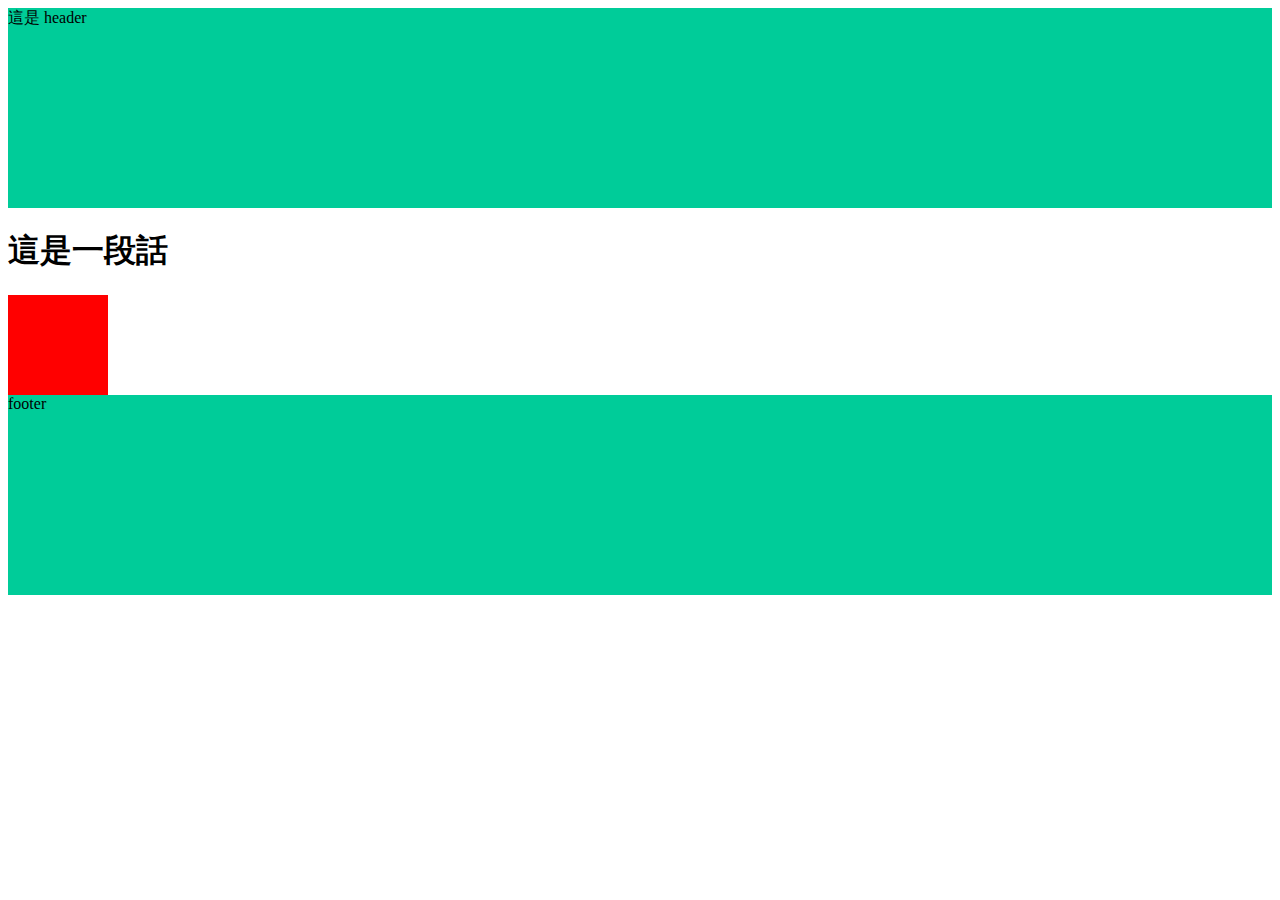
==== index.html @ 21d38ba5 "Update 2022-08-11T08:59:08.933Z" ====
<!DOCTYPE html>
<html lang="en">

<head>
  <meta charset="UTF-8">
  <meta name="viewport" content="width=device-width, initial-scale=1.0">
  <meta http-equiv="X-UA-Compatible" content="ie=edge">
  <title>首頁</title>
  <link rel="stylesheet" href="./assets/style/all.css">
</head>

<body>
  <header class="header">
    這是 header
  </header>

  
<h1>
  這是一段話
</h1>

<div class="box"></div>

  <footer class="footer">
    footer
  </footer>
  <script src="./assets/js/vendors.js"></script>
  <script src="./assets/js/all.js"></script>
</body>

</html>
---- assets/style/all.css ----
.header {
  height: 200px;
  background-color: #00cc99; }

.footer {
  height: 200px;
  background-color: #00cc99; }

.box {
  width: 100px;
  height: 100px;
  background-color: red;
  display: -webkit-box;
  display: -ms-flexbox;
  display: flex;
  -webkit-transition: all 0.5s;
  -o-transition: all 0.5s;
  transition: all 0.5s; }
  .box:hover {
    width: 200px;
    background-color: #00cc99; }

/*# sourceMappingURL=all.css.map */
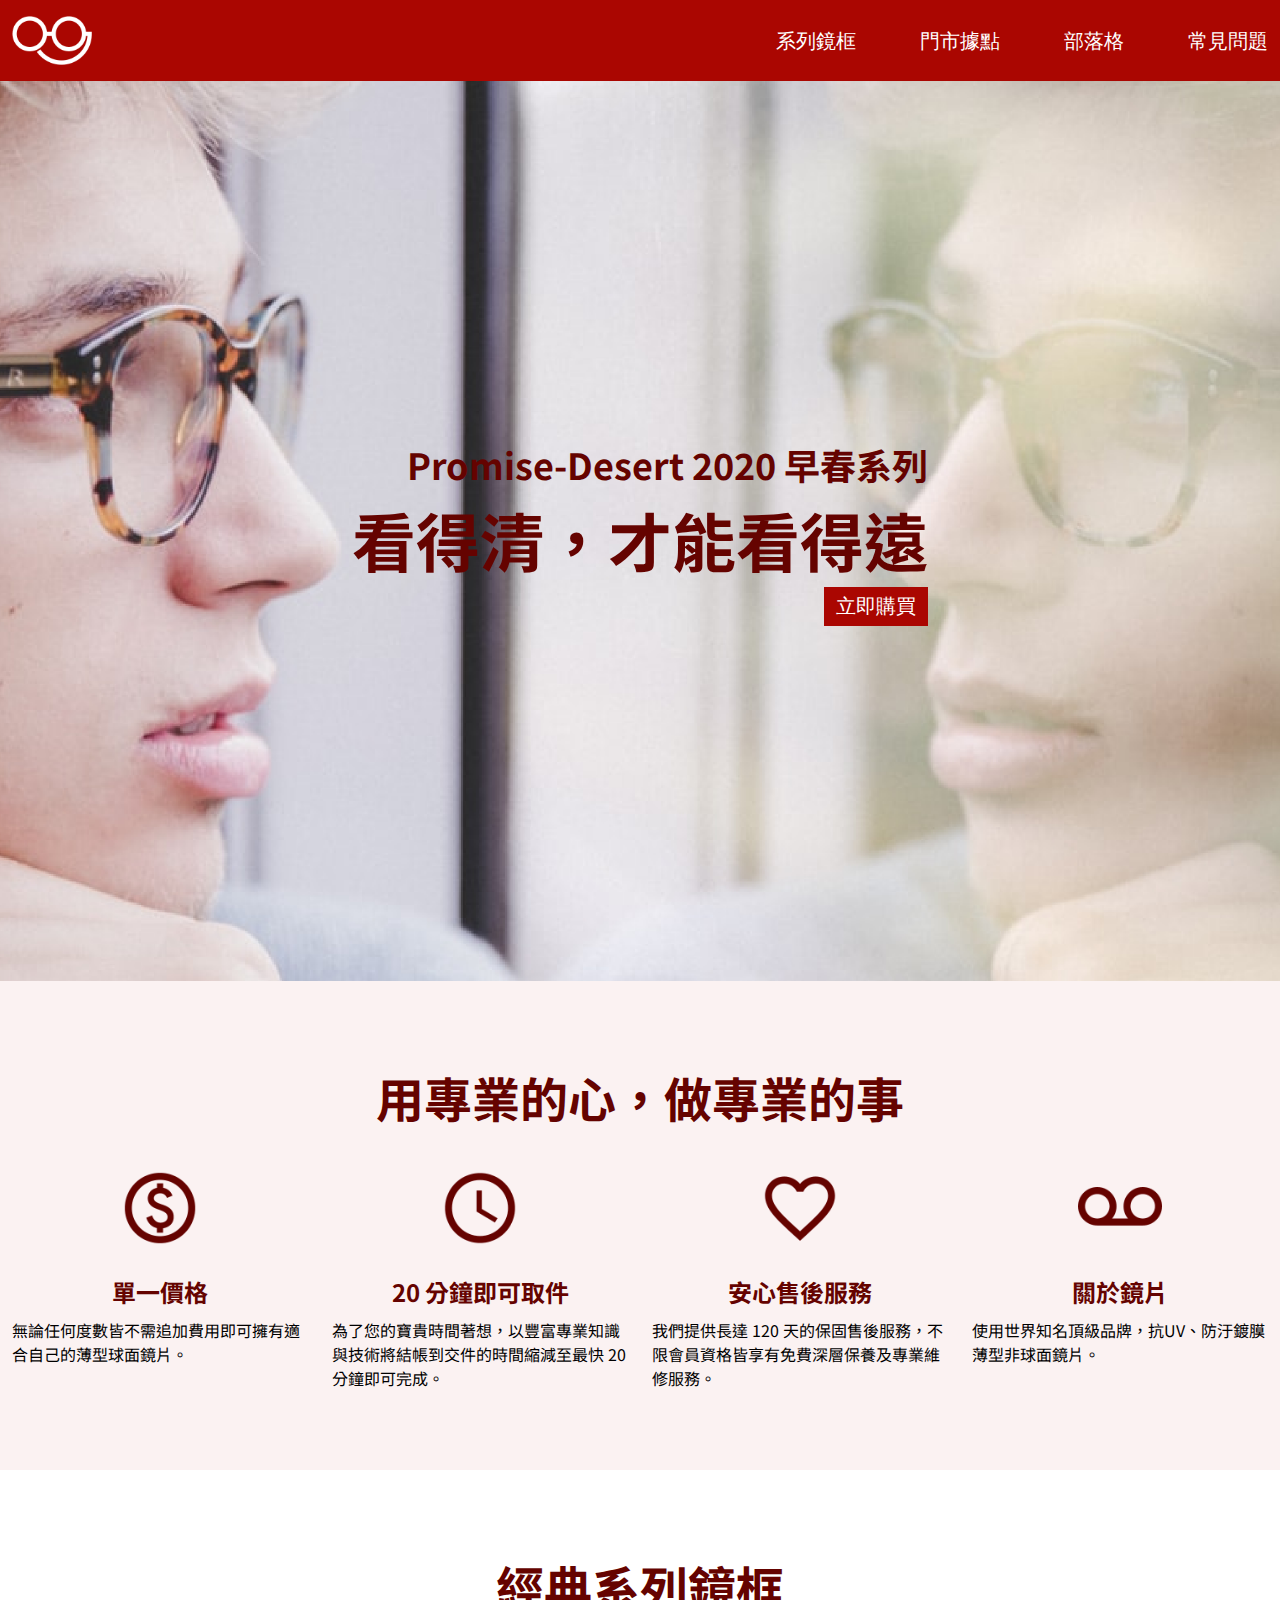
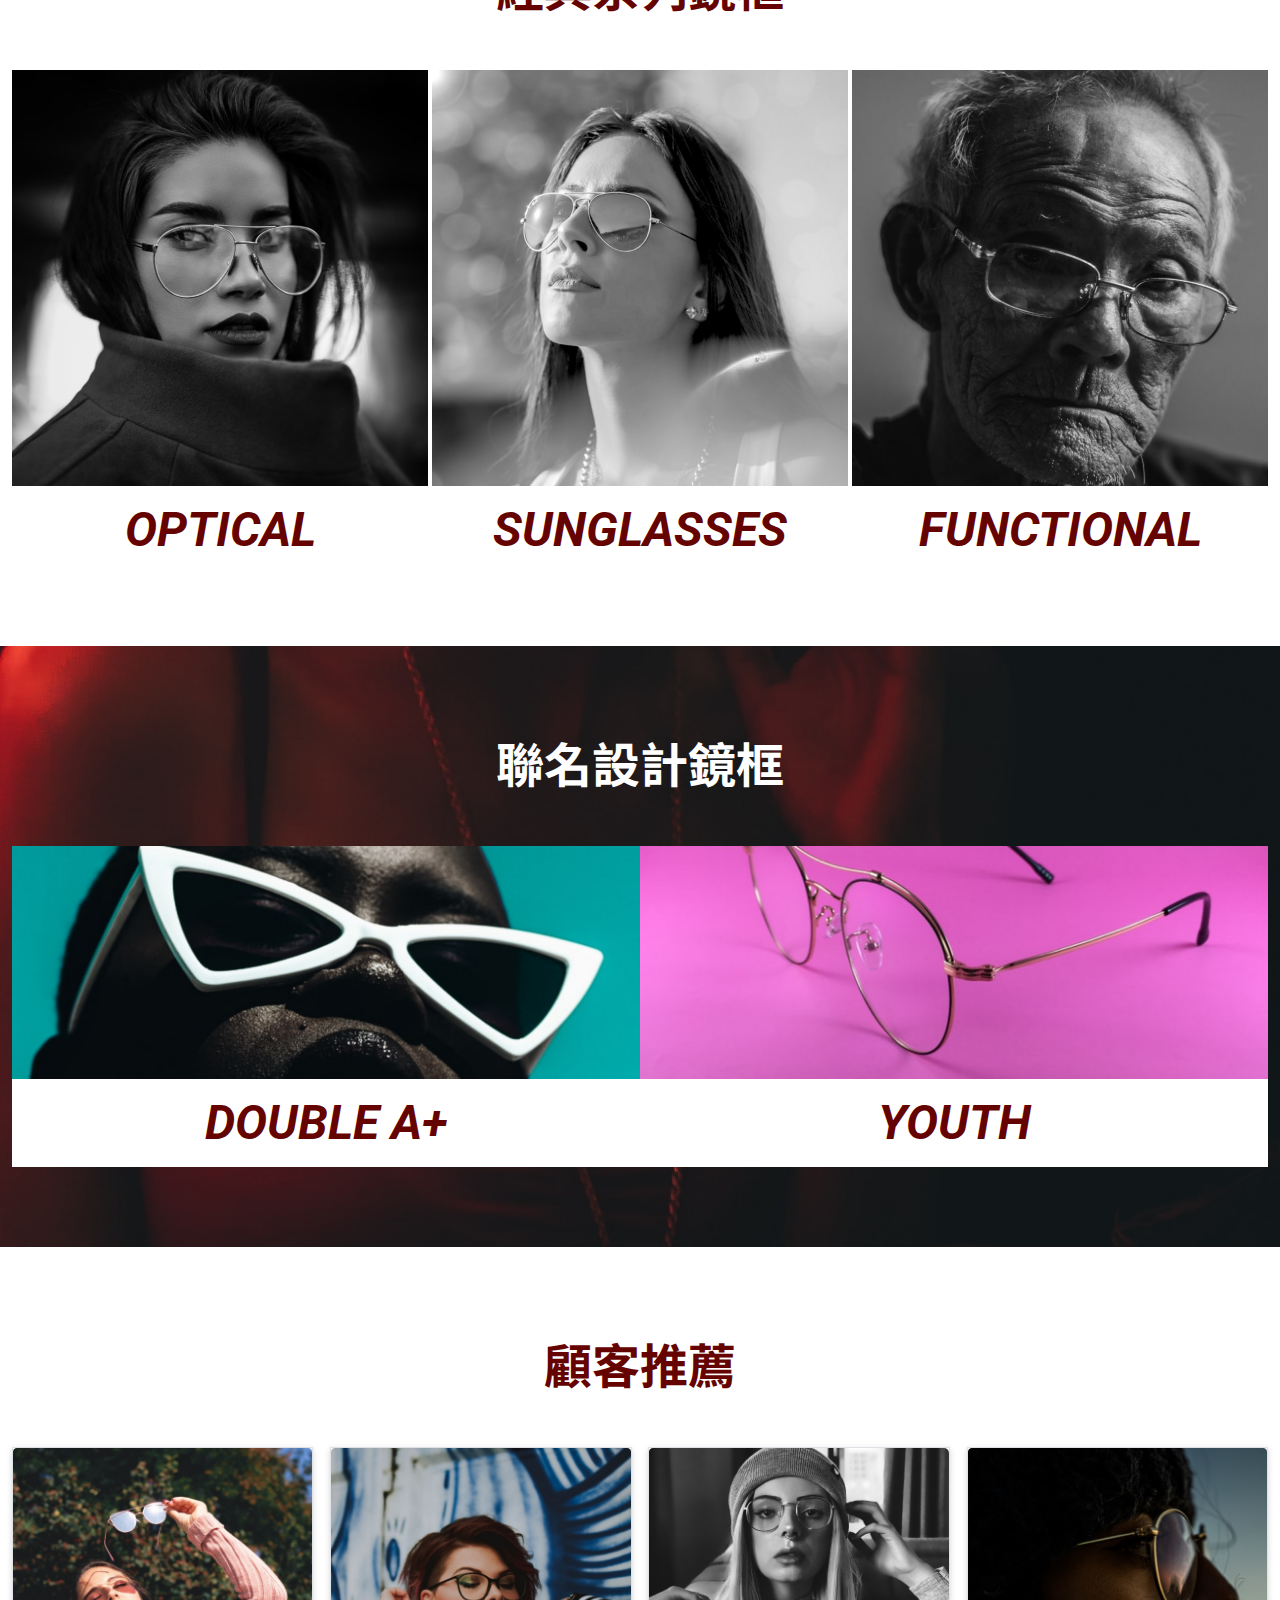
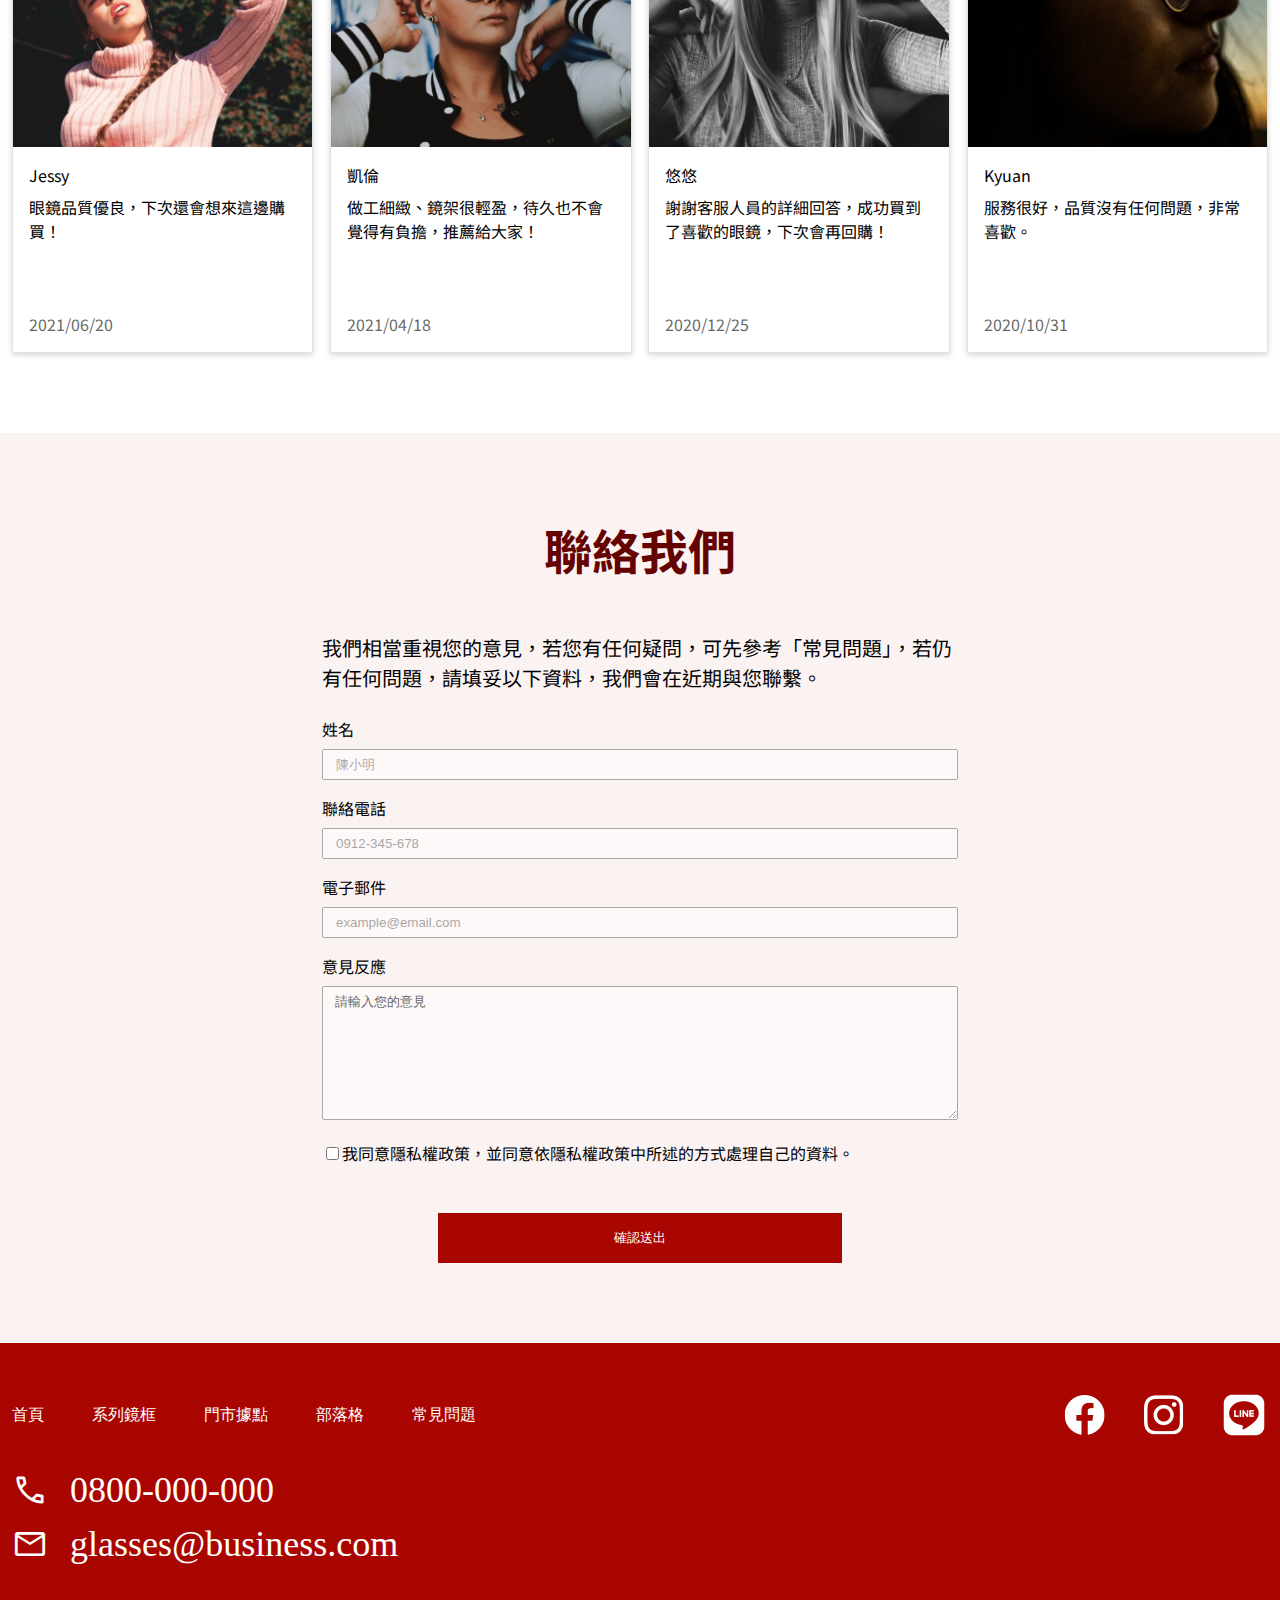
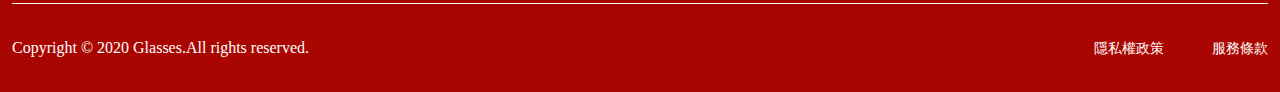
==== commit 7b90bde5: "Update 2022-08-14T15:12:16.732Z" ====
--- a/index.html
+++ b/index.html
@@ -6,24 +6,195 @@
   <meta name="viewport" content="width=device-width, initial-scale=1.0">
   <meta http-equiv="X-UA-Compatible" content="ie=edge">
   <title>首頁</title>
+  <!-- --all CSS-- -->
   <link rel="stylesheet" href="./assets/style/all.css">
 </head>
 
 <body>
   <header class="header">
-    這是 header
+    <div class="header-item container">
+      <h1 class="logo"><a href="./index.html">logo</a></h1>
+      <ul class="navbar">
+        <li><a href="#">系列鏡框</a></li>
+        <li><a href="#">門市據點</a></li>
+        <li><a href="#">部落格</a></li>
+        <li><a href="./page2.html">常見問題</a></li>
+      </ul>
+    </div>
   </header>
 
   
-<h1>
-  這是一段話
-</h1>
-
-<div class="box"></div>
-
-  <footer class="footer">
-    footer
+<section class="home">
+  <div>
+    <p>Promise-Desert 2020 早春系列</p>
+    <p><span>看得清，才能看得遠</span></p>
+    <input type="button" value="立即購買">
+  </div>
+</section>
+
+<section class="serve">
+  <div class="container">
+    <h2>用專業的心，做專業的事</h2>
+    <ul>
+      <li>
+        <img src="./assets/images/home-section2-1.png" alt="" width="84px">
+        <h3>單一價格</h3>
+        <p>無論任何度數皆不需追加費用即可擁有適合自己的薄型球面鏡片。</p>
+      </li>
+      <li>
+        <img src="./assets/images/home-section2-2.png" alt="" width="84px">
+        <h3>20 分鐘即可取件</h3>
+        <p>為了您的寶貴時間著想，以豐富專業知識與技術將結帳到交件的時間縮減至最快 20 分鐘即可完成。</p>
+      </li>
+      <li>
+        <img src="./assets/images/home-section2-3.png" alt="" width="84px">
+        <h3>安心售後服務</h3>
+        <p>我們提供長達 120 天的保固售後服務，不限會員資格皆享有免費深層保養及專業維修服務。</p>
+      </li>
+      <li>
+        <img src="./assets/images/home-sectioin2-4.png" alt="" width="84px">
+        <h3>關於鏡片</h3>
+        <p>使用世界知名頂級品牌，抗UV、防汙鍍膜薄型非球面鏡片。</p>
+      </li>
+    </ul>
+  </div>
+</section>
+
+<section class="classic">
+  <div class="container">
+    <h2>經典系列鏡框</h2>
+    <ul>
+      <li>
+        <img src="./assets/images/home-section3-1.png" alt="" width="416px">
+        <p><span>OPTICAL</span></p>
+      </li>
+      <li>
+        <img src="./assets/images/home-section3-2.png" alt="" width="416px">
+        <p><span>SUNGLASSES</span></p>
+      </li>
+      <li>
+        <img src="./assets/images/home-section3-3.png" alt="" width="416px">
+        <p><span>FUNCTIONAL</span></p>
+      </li>
+    </ul>
+  </div>
+</section>
+
+<section class="design">
+  <div class="container">
+    <h2>聯名設計鏡框</h2>
+    <ul>
+      <li>
+        <img src="./assets/images/home-section4-1.png" alt="" width="648px">
+        <p><span>DOUBLE A+</span></p>
+      </li>
+      <li>
+        <img src="./assets/images/home-section4-2.png" alt="" width="648px">
+        <p><span>YOUTH</span></p>
+      </li>
+    </ul>
+  </div>
+</section>
+
+<section class="recommend">
+  <div class="container">
+    <h2>顧客推薦</h2>
+    <ul>
+      <li>
+        <img src="./assets/images/home-section5-1.png" alt="">
+        <div class="card">
+          <div class="item">
+            <p>Jessy</p>
+            <p>眼鏡品質優良，下次還會想來這邊購買！</p>
+          </div>
+          <span>2021/06/20</span>
+        </div>
+      </li>
+      <li>
+        <img src="./assets/images/home-section5-2.png" alt="">
+        <div class="card">
+          <div class="item">
+            <p>凱倫</p>
+            <p>做工細緻、鏡架很輕盈，待久也不會覺得有負擔，推薦給大家！</p>
+          </div>
+          <span>2021/04/18</span>
+        </div>
+      </li>
+      <li>
+        <img src="./assets/images/home-section5-3.png" alt="">
+        <div class="card">
+          <div class="item">
+            <p>悠悠</p>
+            <p>謝謝客服人員的詳細回答，成功買到了喜歡的眼鏡，下次會再回購！</p>
+          </div>
+          <span>2020/12/25</span>
+        </div>
+      </li>
+      <li>
+        <img src="./assets/images/home-section5-4.png" alt="">
+        <div class="card">
+          <div class="item">
+            <p>Kyuan</p>
+            <p>服務很好，品質沒有任何問題，非常喜歡。</p>
+          </div>
+          <span>2020/10/31</span>
+        </div>
+      </li>
+    </ul>
+  </div>
+</section>
+
+<section class="contract">
+  <div class="box">
+    <h2>聯絡我們</h2>
+    <p>我們相當重視您的意見，若您有任何疑問，可先參考「常見問題」，若仍有任何問題，請填妥以下資料，我們會在近期與您聯繫。</p>
+    <form action="index.html">
+      <label for="name">姓名</label>
+      <input class="style" type="text" name="name" id="name" placeholder="陳小明">
+      <label for="tel">聯絡電話</label>
+      <input class="style"  type="text" name="tel" id="tel" placeholder="0912-345-678">
+      <label for="mail">電子郵件</label>
+      <input class="style"  type="text" name="mail" id="mail" placeholder="example@email.com">
+      <label for="opinion">意見反應</label>
+      <textarea class="style"  name="opinion" rows="8" id="opinion">請輸入您的意見</textarea>
+      <input type="checkbox">我同意隱私權政策，並同意依隱私權政策中所述的方式處理自己的資料。
+      <input class="button" type="button" value="確認送出">
+    </form>
+  </div>
+</section>
+
+  <footer>
+    <div class="container">
+      <div class="footer-item">
+        <div class="social">
+          <ul class="navbar">
+            <li><a href="./index.html">首頁</a></li>
+            <li><a href="#">系列鏡框</a></li>
+            <li><a href="#">門市據點</a></li>
+            <li><a href="#">部落格</a></li>
+            <li><a href="./page2.html">常見問題</a></li>
+          </ul>
+          <ul class="icon">
+            <li><a href="#"><img src="./assets/images/ic-social-fb.png" alt="fb" width="48px"></a></li>
+            <li><a href="#"><img src="./assets/images/ic_social_ig.png" alt="ig" width="48px"></a></li>
+            <li><a href="#"><img src="./assets/images/ic_social_line.png" alt="line" width="48px"></a></li>
+          </ul>
+        </div>
+        <ul class="message">
+          <li><span class="material-symbols-outlined">call</span><a href="tel:+0800-000-000">0800-000-000</a></li>
+          <li><span class="material-symbols-outlined">mail</span><a href="mailto:glasses@business.com">glasses@business.com</a></li>
+        </ul>
+      </div>
+      <div class="policy">
+        <p>Copyright © 2020 Glasses.All rights reserved.</p>
+        <ul>
+          <li><a href="#">隱私權政策</a></li>
+          <li><a href="#">服務條款</a></li>
+        </ul>
+      </div>
+    </div>
   </footer>
+
   <script src="./assets/js/vendors.js"></script>
   <script src="./assets/js/all.js"></script>
 </body>
--- a/assets/style/all.css
+++ b/assets/style/all.css
@@ -1,23 +1,619 @@
-.header {
-  height: 200px;
-  background-color: #00cc99; }
-
-.footer {
-  height: 200px;
-  background-color: #00cc99; }
-
-.box {
-  width: 100px;
-  height: 100px;
-  background-color: red;
+@import url("https://fonts.googleapis.com/css2?family=Noto+Sans+TC:wght@400;500;700&family=Roboto:ital,wght@0,400;0,500;0,700;1,400;1,500;1,700&display=swap");
+@import url("https://fonts.googleapis.com/css2?family=Material+Symbols+Outlined:opsz,wght,FILL,GRAD@48,400,0,0");
+/* http://meyerweb.com/eric/tools/css/reset/ 
+   v2.0 | 20110126
+   License: none (public domain)
+*/
+html, body, div, span, applet, object, iframe,
+h1, h2, h3, h4, h5, h6, p, blockquote, pre,
+a, abbr, acronym, address, big, cite, code,
+del, dfn, em, img, ins, kbd, q, s, samp,
+small, strike, strong, sub, sup, tt, var,
+b, u, i, center,
+dl, dt, dd, ol, ul, li,
+fieldset, form, label, legend,
+table, caption, tbody, tfoot, thead, tr, th, td,
+article, aside, canvas, details, embed,
+figure, figcaption, footer, header, hgroup,
+menu, nav, output, ruby, section, summary,
+time, mark, audio, video {
+  margin: 0;
+  padding: 0;
+  border: 0;
+  font-size: 100%;
+  font: inherit;
+  vertical-align: baseline; }
+
+/* HTML5 display-role reset for older browsers */
+article, aside, details, figcaption, figure,
+footer, header, hgroup, menu, nav, section {
+  display: block; }
+
+body {
+  line-height: 1; }
+
+ol, ul {
+  list-style: none; }
+
+blockquote, q {
+  quotes: none; }
+
+blockquote:before, blockquote:after,
+q:before, q:after {
+  content: '';
+  content: none; }
+
+table {
+  border-collapse: collapse;
+  border-spacing: 0; }
+
+*, *::before, *::after {
+  -webkit-box-sizing: border-box;
+          box-sizing: border-box; }
+
+img {
+  vertical-align: middle;
+  max-width: 100%;
+  height: auto; }
+
+body {
+  line-height: 1.5;
+  font-family: 'Roboto', 'Noto Sans Tc' sans-serif; }
+
+a {
+  text-decoration: none;
+  display: block;
+  color: #fff; }
+
+.container {
+  max-width: 1296px;
+  margin: 0 auto;
+  padding: 0 12px; }
+  @media (max-width: 992px) {
+    .container {
+      max-width: 992px;
+      padding: 0 36px; } }
+  @media (max-width: 767px) {
+    .container {
+      max-width: 767px;
+      padding: 0 13px; } }
+
+header {
+  background: #AA0601; }
+  header .header-item {
+    display: -webkit-box;
+    display: -ms-flexbox;
+    display: flex;
+    -webkit-box-pack: justify;
+        -ms-flex-pack: justify;
+            justify-content: space-between;
+    -webkit-box-align: center;
+        -ms-flex-align: center;
+            align-items: center; }
+    @media (max-width: 767px) {
+      header .header-item {
+        -webkit-box-orient: vertical;
+        -webkit-box-direction: normal;
+            -ms-flex-direction: column;
+                flex-direction: column;
+        padding: 0; } }
+  header .logo a {
+    background: url(../images/logo-white.png) no-repeat center;
+    background-size: contain;
+    width: 80px;
+    height: 49px;
+    margin: 16px 0;
+    text-indent: 101%;
+    white-space: nowrap;
+    overflow: hidden; }
+  header .navbar {
+    display: -webkit-box;
+    display: -ms-flexbox;
+    display: flex;
+    margin: 0 -12px; }
+    @media (max-width: 767px) {
+      header .navbar {
+        width: 100%;
+        -ms-flex-wrap: wrap;
+            flex-wrap: wrap; }
+        header .navbar li {
+          width: 50%;
+          text-align: center; } }
+  header .navbar a {
+    font-size: 20px;
+    padding: 0 12px;
+    margin-left: 40px;
+    -webkit-transition: all 0.5s;
+    -o-transition: all 0.5s;
+    transition: all 0.5s; }
+    header .navbar a:hover {
+      background: #fff;
+      color: #AA0601;
+      font-weight: 700;
+      border-radius: 10px;
+      -webkit-transform: translateY(-5px);
+          -ms-transform: translateY(-5px);
+              transform: translateY(-5px); }
+    @media (max-width: 767px) {
+      header .navbar a {
+        padding: 12px 0;
+        margin: 0;
+        border: 1px solid #fff; } }
+
+footer {
+  background: #AA0601;
+  padding-top: 48px; }
+  @media (max-width: 767px) {
+    footer {
+      padding-top: 24px; } }
+  @media (max-width: 767px) {
+    footer .container {
+      padding: 0 12px; } }
+  footer .footer-item {
+    border-bottom: 1px solid #fff; }
+    @media (max-width: 767px) {
+      footer .footer-item {
+        display: -webkit-box;
+        display: -ms-flexbox;
+        display: flex;
+        -webkit-box-orient: horizontal;
+        -webkit-box-direction: reverse;
+            -ms-flex-direction: row-reverse;
+                flex-direction: row-reverse;
+        -webkit-box-pack: justify;
+            -ms-flex-pack: justify;
+                justify-content: space-between;
+        -webkit-box-align: start;
+            -ms-flex-align: start;
+                align-items: flex-start; } }
+  footer .social {
+    display: -webkit-box;
+    display: -ms-flexbox;
+    display: flex;
+    -webkit-box-pack: justify;
+        -ms-flex-pack: justify;
+            justify-content: space-between;
+    -webkit-box-align: center;
+        -ms-flex-align: center;
+            align-items: center; }
+  footer .navbar {
+    display: -webkit-box;
+    display: -ms-flexbox;
+    display: flex;
+    margin: 0 -12px; }
+    footer .navbar a {
+      padding: 0 12px;
+      margin-right: 24px;
+      -webkit-transition: all 0.5s;
+      -o-transition: all 0.5s;
+      transition: all 0.5s; }
+      footer .navbar a:hover {
+        background: #fff;
+        color: #AA0601;
+        font-weight: 700;
+        border-radius: 10px;
+        -webkit-transform: translateY(-5px);
+            -ms-transform: translateY(-5px);
+                transform: translateY(-5px); }
+    @media (max-width: 767px) {
+      footer .navbar {
+        display: none; } }
+  footer .icon {
+    display: -webkit-box;
+    display: -ms-flexbox;
+    display: flex; }
+    footer .icon li {
+      margin-left: 32px; }
+      footer .icon li:nth-child(1) {
+        margin: 0; }
+    footer .icon a:hover {
+      opacity: 0.7; }
+    @media (max-width: 767px) {
+      footer .icon img {
+        width: 24px; } }
+  footer .message {
+    padding: 24px 0 32px 0; }
+    @media (max-width: 767px) {
+      footer .message {
+        padding: 0 0 24px 0; } }
+    footer .message li {
+      display: -webkit-box;
+      display: -ms-flexbox;
+      display: flex;
+      -webkit-box-align: center;
+          -ms-flex-align: center;
+              align-items: center;
+      font-size: 36px; }
+      @media (max-width: 767px) {
+        footer .message li {
+          font-size: 16px; } }
+    footer .message span {
+      color: #fff;
+      font-size: 36px;
+      margin-right: 22px; }
+      @media (max-width: 767px) {
+        footer .message span {
+          font-size: 18px;
+          margin-right: 11px; } }
+    footer .message a:hover {
+      opacity: 0.7; }
+
+.policy {
+  padding: 32px 0;
   display: -webkit-box;
   display: -ms-flexbox;
   display: flex;
-  -webkit-transition: all 0.5s;
-  -o-transition: all 0.5s;
-  transition: all 0.5s; }
-  .box:hover {
-    width: 200px;
-    background-color: #00cc99; }
+  -webkit-box-pack: justify;
+      -ms-flex-pack: justify;
+          justify-content: space-between;
+  -webkit-box-align: center;
+      -ms-flex-align: center;
+          align-items: center; }
+  @media (max-width: 767px) {
+    .policy {
+      -webkit-box-orient: vertical;
+      -webkit-box-direction: normal;
+          -ms-flex-direction: column;
+              flex-direction: column;
+      -webkit-box-align: start;
+          -ms-flex-align: start;
+              align-items: start;
+      padding: 16px 0 24px 0; } }
+  .policy p {
+    color: #fff; }
+    @media (max-width: 767px) {
+      .policy p {
+        margin-bottom: 8px; } }
+  .policy ul {
+    display: -webkit-box;
+    display: -ms-flexbox;
+    display: flex; }
+    @media (max-width: 767px) {
+      .policy ul {
+        -webkit-box-orient: vertical;
+        -webkit-box-direction: normal;
+            -ms-flex-direction: column;
+                flex-direction: column; } }
+    .policy ul li {
+      font-size: 14px;
+      margin-left: 48px; }
+      @media (max-width: 767px) {
+        .policy ul li {
+          margin: 0; }
+          .policy ul li:nth-child(1) {
+            margin-bottom: 8px; } }
+  .policy a:hover {
+    opacity: 0.7; }
+
+.home {
+  background: url(../images/home-header.png) no-repeat center;
+  background-size: cover;
+  height: 100vh;
+  display: -webkit-box;
+  display: -ms-flexbox;
+  display: flex;
+  -webkit-box-pack: center;
+      -ms-flex-pack: center;
+          justify-content: center;
+  -webkit-box-align: center;
+      -ms-flex-align: center;
+          align-items: center;
+  text-align: right;
+  font-family: 'Noto Sans Tc'; }
+  @media (max-width: 767px) {
+    .home {
+      -webkit-box-pack: end;
+          -ms-flex-pack: end;
+              justify-content: end; }
+      .home div {
+        margin-right: 13px; } }
+  .home p {
+    font-size: 36px;
+    color: #650300;
+    font-weight: 700; }
+    @media (max-width: 767px) {
+      .home p {
+        font-size: 16px;
+        font-weight: 500; } }
+  .home span {
+    font-size: 64px; }
+    @media (max-width: 767px) {
+      .home span {
+        font-size: 24px;
+        font-weight: 700; } }
+  .home input {
+    background: #AA0601;
+    color: #fff;
+    font-size: 20px;
+    border: 0px;
+    padding: 6px 12px; }
+    .home input:hover {
+      opacity: 0.7; }
+
+.serve {
+  background: #FBF2F2;
+  text-align: center;
+  padding: 80px 0;
+  font-family: 'Noto Sans Tc'; }
+  @media (max-width: 767px) {
+    .serve {
+      padding: 40px 0; } }
+  .serve h2 {
+    font-size: 48px;
+    color: #650300;
+    font-weight: 700;
+    margin-bottom: 33px; }
+    @media (max-width: 767px) {
+      .serve h2 {
+        font-size: 24px; } }
+  .serve ul {
+    display: -webkit-box;
+    display: -ms-flexbox;
+    display: flex;
+    margin: 0 -12px; }
+    @media (max-width: 992px) {
+      .serve ul {
+        width: 100%;
+        -ms-flex-wrap: wrap;
+            flex-wrap: wrap;
+        margin: 0; } }
+  .serve li {
+    width: 25%; }
+    @media (max-width: 992px) {
+      .serve li {
+        width: 50%; } }
+    @media (max-width: 767px) {
+      .serve li {
+        width: 100%;
+        margin-top: 33px; }
+        .serve li:nth-child(1) {
+          margin: 0; } }
+    .serve li h3 {
+      font-size: 24px;
+      color: #650300;
+      font-weight: 700;
+      margin: 24px 0 8px 0; }
+    .serve li p {
+      text-align: left;
+      padding: 0 12px; }
+
+.classic {
+  padding: 80px 0;
+  text-align: center; }
+  @media (max-width: 767px) {
+    .classic {
+      padding: 40px 0; } }
+  .classic h2 {
+    font-family: 'Noto Sans Tc';
+    font-size: 48px;
+    color: #650300;
+    font-weight: 700;
+    margin-bottom: 48px; }
+    @media (max-width: 767px) {
+      .classic h2 {
+        font-size: 24px;
+        margin-bottom: 24px; } }
+  .classic ul {
+    display: -webkit-box;
+    display: -ms-flexbox;
+    display: flex;
+    -webkit-box-pack: justify;
+        -ms-flex-pack: justify;
+            justify-content: space-between; }
+    @media (max-width: 992px) {
+      .classic ul {
+        -webkit-box-orient: vertical;
+        -webkit-box-direction: normal;
+            -ms-flex-direction: column;
+                flex-direction: column;
+        -webkit-box-align: center;
+            -ms-flex-align: center;
+                align-items: center; } }
+    @media (max-width: 992px) {
+      .classic ul li {
+        margin-bottom: 24px; }
+        .classic ul li:nth-child(3) {
+          margin: 0; } }
+    .classic ul img {
+      margin-bottom: 8px; }
+    .classic ul span {
+      font-size: 48px;
+      color: #650300;
+      font-weight: 700;
+      font-family: 'Roboto';
+      font-style: italic; }
+
+.design {
+  background: url(../images/index-bg.png) no-repeat center;
+  background-size: cover;
+  padding: 80px 0; }
+  @media (max-width: 992px) {
+    .design {
+      background: url(../images/index-bg-md.png); } }
+  @media (max-width: 767px) {
+    .design {
+      background: url(../images/index-bg-sm.png);
+      padding: 40px 0; } }
+  .design h2 {
+    font-size: 48px;
+    color: #fff;
+    font-weight: 700;
+    font-family: 'Noto Sans Tc';
+    text-align: center;
+    margin-bottom: 48px; }
+    @media (max-width: 767px) {
+      .design h2 {
+        font-size: 24px;
+        margin-bottom: 24px; } }
+  .design ul {
+    display: -webkit-box;
+    display: -ms-flexbox;
+    display: flex; }
+    @media (max-width: 992px) {
+      .design ul {
+        -webkit-box-orient: vertical;
+        -webkit-box-direction: normal;
+            -ms-flex-direction: column;
+                flex-direction: column; }
+        .design ul li:nth-child(1) {
+          margin-bottom: 24px; }
+        .design ul img {
+          width: 100%; } }
+    @media (max-width: 767px) {
+      .design ul li:nth-child(1) img {
+        content: url(../images/home-section4-1-sm.png); }
+      .design ul li:nth-child(2) img {
+        content: url(../images/home-section4-2-sm.png); } }
+    .design ul p {
+      background: #fff;
+      text-align: center;
+      padding: 8px 0; }
+      .design ul p span {
+        font-size: 48px;
+        color: #650300;
+        font-weight: 700;
+        font-family: 'Roboto';
+        font-style: italic; }
+
+.recommend {
+  padding: 80px 0; }
+  @media (max-width: 767px) {
+    .recommend {
+      padding: 40px 0; } }
+  .recommend h2 {
+    font-size: 48px;
+    font-weight: 700;
+    color: #650300;
+    font-family: 'Noto Sans Tc';
+    text-align: center;
+    margin-bottom: 48px; }
+    @media (max-width: 767px) {
+      .recommend h2 {
+        font-size: 24px;
+        margin-bottom: 24px; } }
+  .recommend ul {
+    display: -webkit-box;
+    display: -ms-flexbox;
+    display: flex;
+    -webkit-box-pack: justify;
+        -ms-flex-pack: justify;
+            justify-content: space-between; }
+    @media (max-width: 992px) {
+      .recommend ul {
+        width: 100%;
+        -ms-flex-wrap: wrap;
+            flex-wrap: wrap; } }
+  .recommend li {
+    width: 24%;
+    font-family: 'Noto Sans Tc';
+    border: 1px solid #DEE2E6;
+    -webkit-box-shadow: 0px 2px 6px #00000029;
+            box-shadow: 0px 2px 6px #00000029; }
+    @media (max-width: 992px) {
+      .recommend li {
+        width: 49%; }
+        .recommend li:nth-child(1), .recommend li:nth-child(2) {
+          margin-bottom: 24px; } }
+    @media (max-width: 767px) {
+      .recommend li {
+        width: 100%;
+        margin-bottom: 16px !important; }
+        .recommend li img {
+          width: 766px; } }
+  .recommend .card {
+    padding: 16px;
+    display: -webkit-box;
+    display: -ms-flexbox;
+    display: flex;
+    -webkit-box-orient: vertical;
+    -webkit-box-direction: normal;
+        -ms-flex-direction: column;
+            flex-direction: column;
+    -webkit-box-pack: justify;
+        -ms-flex-pack: justify;
+            justify-content: space-between;
+    height: 205px; }
+  .recommend p {
+    margin-bottom: 8px; }
+  .recommend span {
+    opacity: 0.6;
+    display: block; }
+
+.contract {
+  background: #FBF2F2;
+  padding: 80px 0;
+  font-family: 'Noto Sans Tc'; }
+  .contract .box {
+    max-width: 636px;
+    margin: 0 auto; }
+    @media (max-width: 767px) {
+      .contract .box {
+        padding: 0 13px; } }
+  .contract h2 {
+    font-size: 48px;
+    color: #650300;
+    font-weight: 700;
+    margin-bottom: 48px;
+    text-align: center; }
+    @media (max-width: 767px) {
+      .contract h2 {
+        font-size: 24px;
+        margin-bottom: 24px; } }
+  .contract p {
+    font-size: 20px;
+    margin-bottom: 24px; }
+  .contract label {
+    display: block;
+    margin-bottom: 8px; }
+  .contract .style {
+    padding: 6px 12px;
+    width: 100%;
+    margin-bottom: 16px;
+    opacity: 0.6; }
+  .contract .button {
+    display: block;
+    margin: 0 auto;
+    margin-top: 48px;
+    background: #AA0601;
+    color: #fff;
+    border: 0px;
+    padding: 16px 176px; }
+    .contract .button:hover {
+      opacity: 0.7; }
+
+.faq {
+  padding: 96px 0 80px 0;
+  font-family: 'Noto Sans Tc'; }
+  @media (max-width: 992px) {
+    .faq {
+      padding: 80px 0; } }
+  @media (max-width: 767px) {
+    .faq {
+      padding: 40px 0; } }
+  .faq h2 {
+    font-size: 48px;
+    font-weight: 700;
+    border-left: 8px solid #AA0601;
+    padding-left: 16px;
+    margin-bottom: 32px; }
+    @media (max-width: 767px) {
+      .faq h2 {
+        font-size: 24px;
+        margin-bottom: 24px; } }
+  .faq h3 {
+    font-size: 24px;
+    font-weight: 700;
+    margin-bottom: 24px; }
+  .faq li {
+    margin-bottom: 32px; }
+    .faq li:nth-child(5) {
+      margin: 0; }
+    @media (max-width: 992px) {
+      .faq li {
+        max-width: 696px; } }
+  .faq h4 {
+    font-size: 20px;
+    font-weight: 700;
+    margin-bottom: 8px; }
 
 /*# sourceMappingURL=all.css.map */
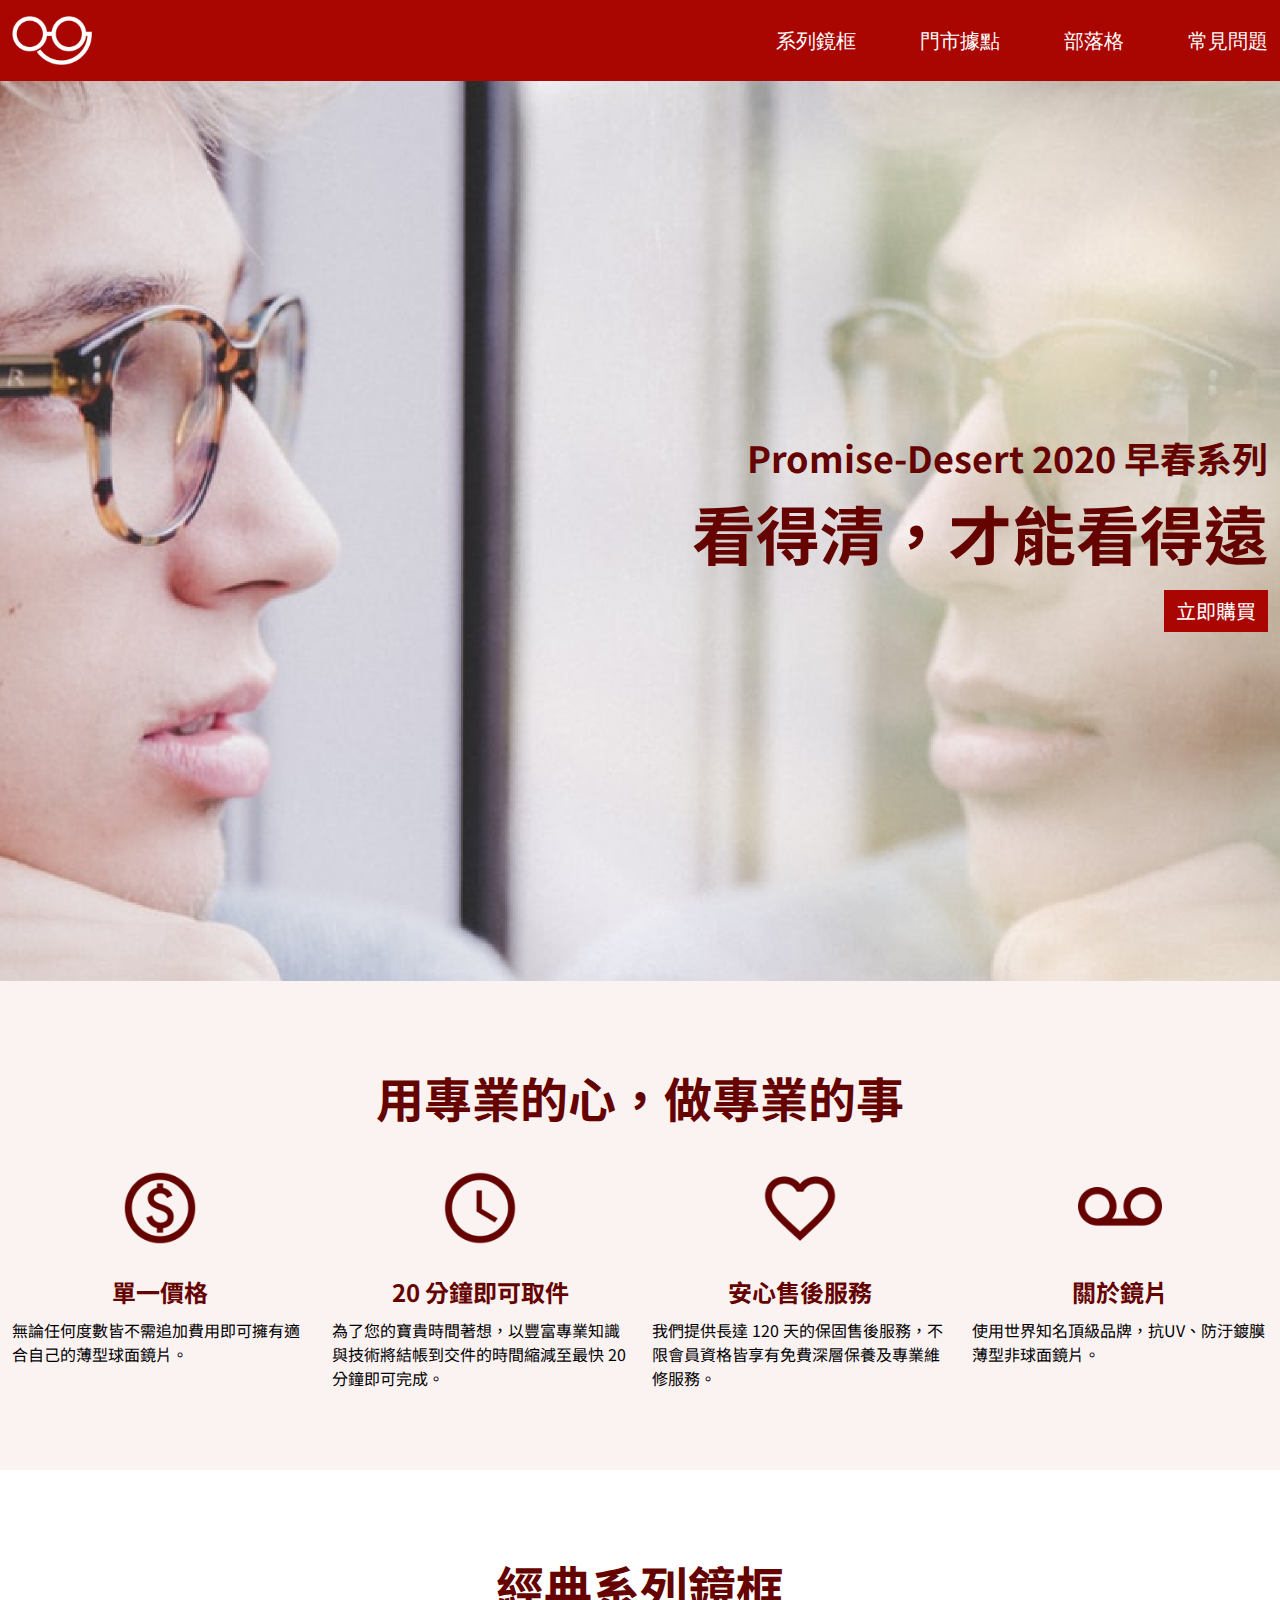
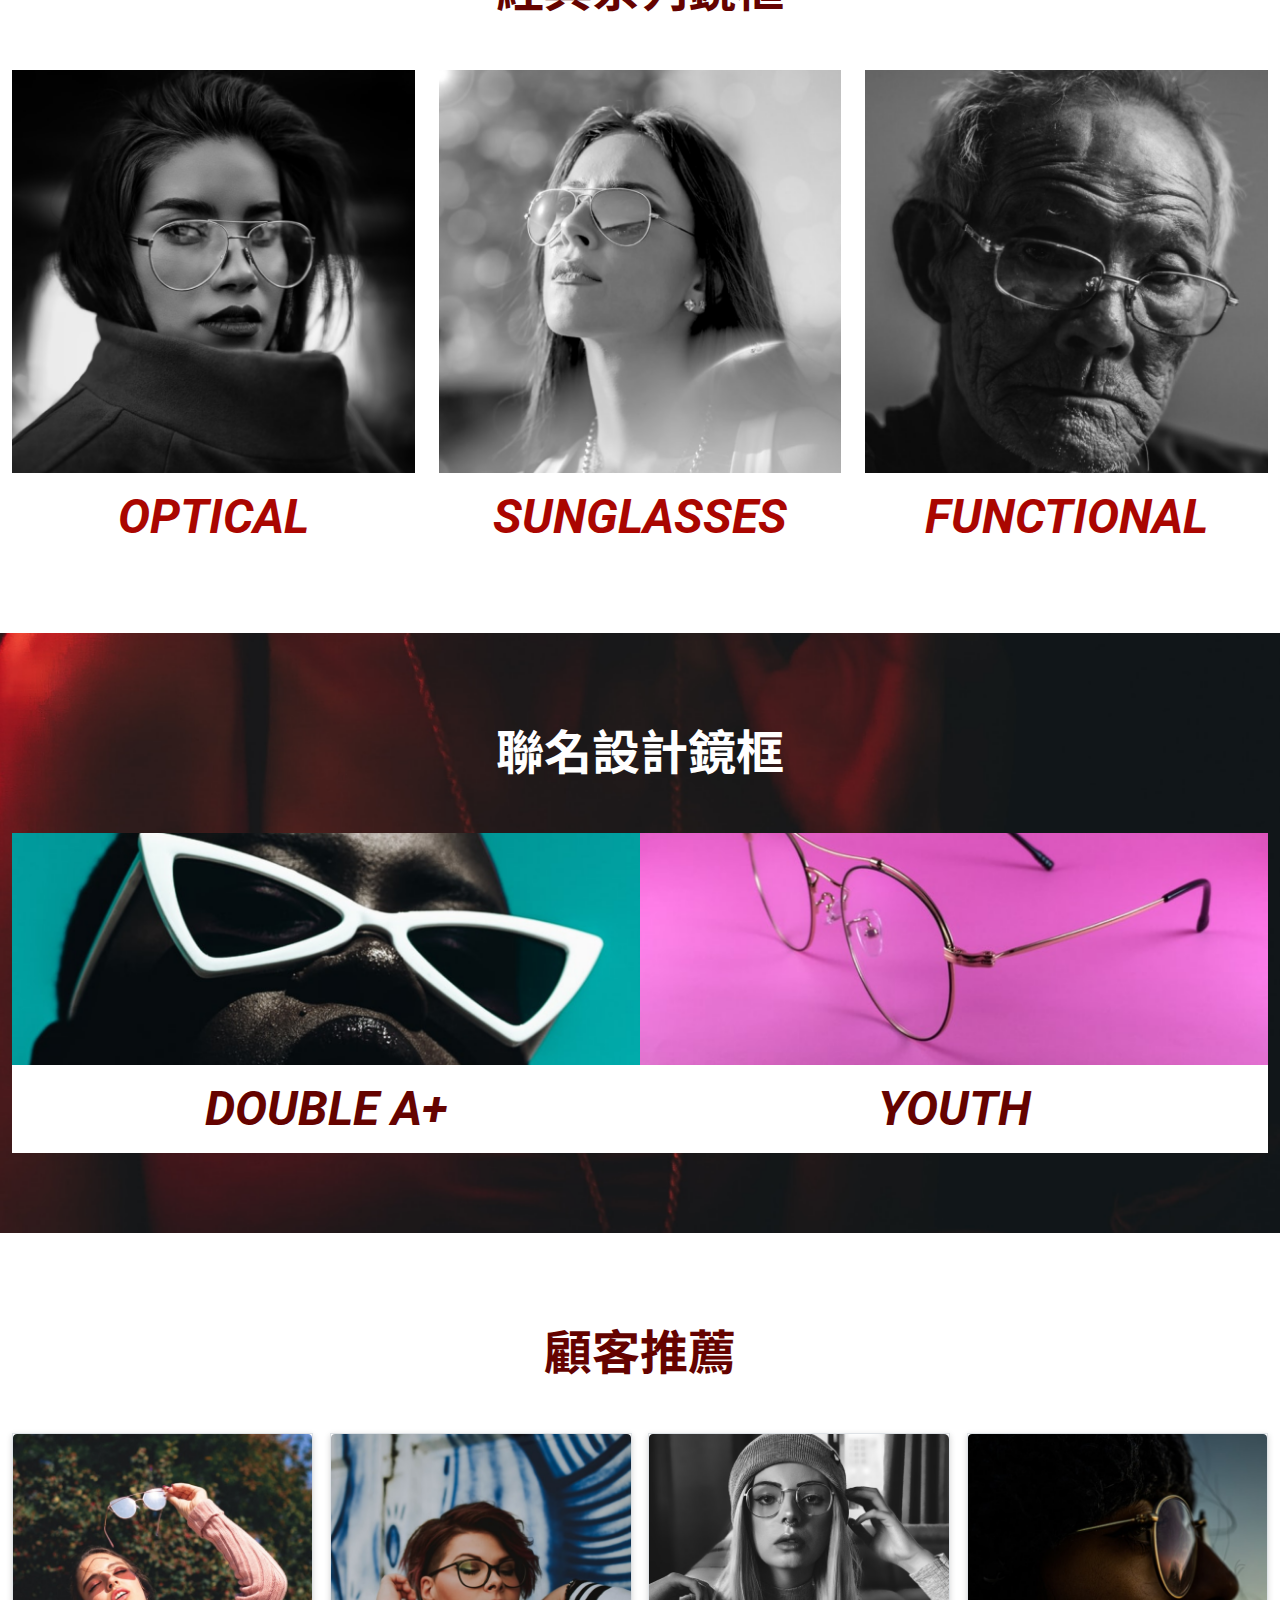
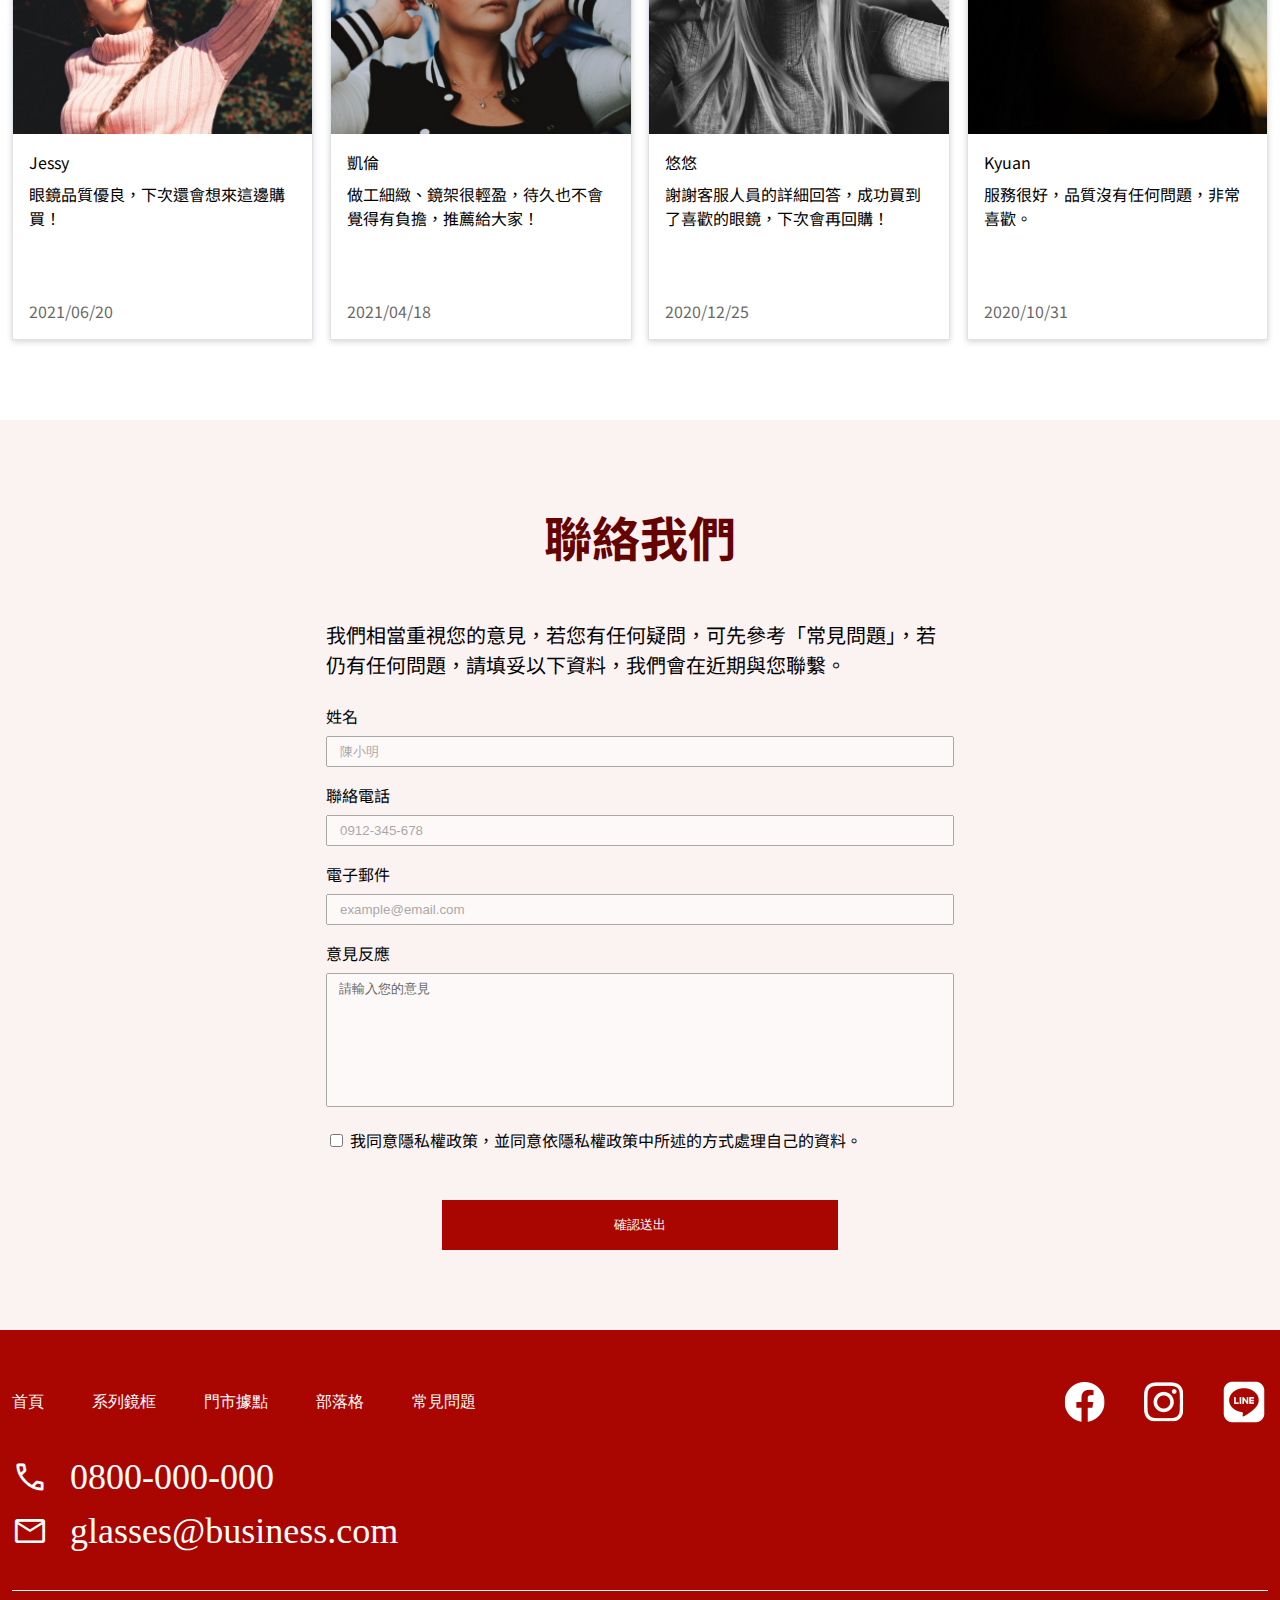
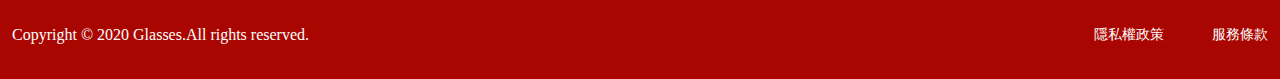
==== commit 2e3a58f0: "Update 2022-08-20T03:24:52.156Z" ====
--- a/index.html
+++ b/index.html
@@ -25,10 +25,12 @@
 
   
 <section class="home">
-  <div>
-    <p>Promise-Desert 2020 早春系列</p>
-    <p><span>看得清，才能看得遠</span></p>
-    <input type="button" value="立即購買">
+  <div class="container">
+    <div class="home-item">
+      <p>Promise-Desert 2020 早春系列</p>
+      <p><span>看得清，才能看得遠</span></p>
+      <a href="#">立即購買</a>
+    </div>
   </div>
 </section>
 
@@ -65,16 +67,16 @@
     <h2>經典系列鏡框</h2>
     <ul>
       <li>
-        <img src="./assets/images/home-section3-1.png" alt="" width="416px">
-        <p><span>OPTICAL</span></p>
-      </li>
-      <li>
-        <img src="./assets/images/home-section3-2.png" alt="" width="416px">
-        <p><span>SUNGLASSES</span></p>
-      </li>
-      <li>
-        <img src="./assets/images/home-section3-3.png" alt="" width="416px">
-        <p><span>FUNCTIONAL</span></p>
+        <img src="./assets/images/home-section3-1.png" alt="">
+        <p>OPTICAL</p>
+      </li>
+      <li>
+        <img src="./assets/images/home-section3-2.png" alt="">
+        <p>SUNGLASSES</p>
+      </li>
+      <li>
+        <img src="./assets/images/home-section3-3.png" alt="">
+        <p>FUNCTIONAL</p>
       </li>
     </ul>
   </div>
@@ -107,7 +109,7 @@
             <p>Jessy</p>
             <p>眼鏡品質優良，下次還會想來這邊購買！</p>
           </div>
-          <span>2021/06/20</span>
+          <time>2021/06/20</time>
         </div>
       </li>
       <li>
@@ -117,7 +119,7 @@
             <p>凱倫</p>
             <p>做工細緻、鏡架很輕盈，待久也不會覺得有負擔，推薦給大家！</p>
           </div>
-          <span>2021/04/18</span>
+          <time>2021/04/18</time>
         </div>
       </li>
       <li>
@@ -127,7 +129,7 @@
             <p>悠悠</p>
             <p>謝謝客服人員的詳細回答，成功買到了喜歡的眼鏡，下次會再回購！</p>
           </div>
-          <span>2020/12/25</span>
+          <time>2020/12/25</time>
         </div>
       </li>
       <li>
@@ -137,7 +139,7 @@
             <p>Kyuan</p>
             <p>服務很好，品質沒有任何問題，非常喜歡。</p>
           </div>
-          <span>2020/10/31</span>
+          <time>2020/10/31</time>
         </div>
       </li>
     </ul>
@@ -145,22 +147,26 @@
 </section>
 
 <section class="contract">
-  <div class="box">
-    <h2>聯絡我們</h2>
-    <p>我們相當重視您的意見，若您有任何疑問，可先參考「常見問題」，若仍有任何問題，請填妥以下資料，我們會在近期與您聯繫。</p>
-    <form action="index.html">
-      <label for="name">姓名</label>
-      <input class="style" type="text" name="name" id="name" placeholder="陳小明">
-      <label for="tel">聯絡電話</label>
-      <input class="style"  type="text" name="tel" id="tel" placeholder="0912-345-678">
-      <label for="mail">電子郵件</label>
-      <input class="style"  type="text" name="mail" id="mail" placeholder="example@email.com">
-      <label for="opinion">意見反應</label>
-      <textarea class="style"  name="opinion" rows="8" id="opinion">請輸入您的意見</textarea>
-      <input type="checkbox">我同意隱私權政策，並同意依隱私權政策中所述的方式處理自己的資料。
-      <input class="button" type="button" value="確認送出">
-    </form>
-  </div>
+  <div class="container">
+    <div class="box">
+      <h2>聯絡我們</h2>
+      <p>我們相當重視您的意見，若您有任何疑問，可先參考「常見問題」，若仍有任何問題，請填妥以下資料，我們會在近期與您聯繫。</p>
+      <form action="index.html">
+        <label for="name">姓名</label>
+        <input class="style" type="text" name="name" id="name" placeholder="陳小明">
+        <label for="tel">聯絡電話</label>
+        <input class="style"  type="text" name="tel" id="tel" placeholder="0912-345-678">
+        <label for="mail">電子郵件</label>
+        <input class="style"  type="text" name="mail" id="mail" placeholder="example@email.com">
+        <label for="opinion">意見反應</label>
+        <textarea class="style"  name="opinion" rows="8" id="opinion">請輸入您的意見</textarea>
+        <input type="checkbox" id="agree">
+        <label for="agree" class="agree">我同意隱私權政策，並同意依隱私權政策中所述的方式處理自己的資料。</label>
+        <input class="button" type="button" value="確認送出">
+      </form>
+    </div>
+  </div>
+  
 </section>
 
   <footer>
--- a/assets/style/all.css
+++ b/assets/style/all.css
@@ -66,17 +66,15 @@
   color: #fff; }
 
 .container {
-  max-width: 1296px;
+  max-width: 1320px;
   margin: 0 auto;
   padding: 0 12px; }
   @media (max-width: 992px) {
     .container {
-      max-width: 992px;
-      padding: 0 36px; } }
-  @media (max-width: 767px) {
+      max-width: 720px; } }
+  @media (max-width: 640px) {
     .container {
-      max-width: 767px;
-      padding: 0 13px; } }
+      max-width: 100%; } }
 
 header {
   background: #AA0601; }
@@ -90,7 +88,7 @@
     -webkit-box-align: center;
         -ms-flex-align: center;
             align-items: center; }
-    @media (max-width: 767px) {
+    @media (max-width: 640px) {
       header .header-item {
         -webkit-box-orient: vertical;
         -webkit-box-direction: normal;
@@ -111,7 +109,7 @@
     display: -ms-flexbox;
     display: flex;
     margin: 0 -12px; }
-    @media (max-width: 767px) {
+    @media (max-width: 640px) {
       header .navbar {
         width: 100%;
         -ms-flex-wrap: wrap;
@@ -119,39 +117,43 @@
         header .navbar li {
           width: 50%;
           text-align: center; } }
-  header .navbar a {
-    font-size: 20px;
-    padding: 0 12px;
-    margin-left: 40px;
-    -webkit-transition: all 0.5s;
-    -o-transition: all 0.5s;
-    transition: all 0.5s; }
-    header .navbar a:hover {
-      background: #fff;
-      color: #AA0601;
-      font-weight: 700;
-      border-radius: 10px;
-      -webkit-transform: translateY(-5px);
-          -ms-transform: translateY(-5px);
-              transform: translateY(-5px); }
-    @media (max-width: 767px) {
-      header .navbar a {
-        padding: 12px 0;
-        margin: 0;
-        border: 1px solid #fff; } }
+    header .navbar li {
+      padding: 0 12px; }
+      @media (max-width: 640px) {
+        header .navbar li {
+          padding: 0; } }
+    header .navbar a {
+      font-size: 20px;
+      margin-left: 40px;
+      -webkit-transition: all 0.5s;
+      -o-transition: all 0.5s;
+      transition: all 0.5s; }
+      header .navbar a:hover {
+        background: #fff;
+        color: #AA0601;
+        font-weight: 700;
+        border-radius: 10px;
+        -webkit-transform: translateY(-5px);
+            -ms-transform: translateY(-5px);
+                transform: translateY(-5px); }
+      @media (max-width: 640px) {
+        header .navbar a {
+          padding: 12px 0;
+          margin: 0;
+          border: 1px solid #fff; } }
 
 footer {
   background: #AA0601;
   padding-top: 48px; }
-  @media (max-width: 767px) {
+  @media (max-width: 640px) {
     footer {
       padding-top: 24px; } }
-  @media (max-width: 767px) {
+  @media (max-width: 640px) {
     footer .container {
       padding: 0 12px; } }
   footer .footer-item {
     border-bottom: 1px solid #fff; }
-    @media (max-width: 767px) {
+    @media (max-width: 640px) {
       footer .footer-item {
         display: -webkit-box;
         display: -ms-flexbox;
@@ -179,11 +181,12 @@
   footer .navbar {
     display: -webkit-box;
     display: -ms-flexbox;
-    display: flex;
-    margin: 0 -12px; }
+    display: flex; }
+    footer .navbar li {
+      margin-right: 48px; }
+      footer .navbar li:nth-child(5) {
+        margin: 0; }
     footer .navbar a {
-      padding: 0 12px;
-      margin-right: 24px;
       -webkit-transition: all 0.5s;
       -o-transition: all 0.5s;
       transition: all 0.5s; }
@@ -195,7 +198,7 @@
         -webkit-transform: translateY(-5px);
             -ms-transform: translateY(-5px);
                 transform: translateY(-5px); }
-    @media (max-width: 767px) {
+    @media (max-width: 640px) {
       footer .navbar {
         display: none; } }
   footer .icon {
@@ -206,14 +209,20 @@
       margin-left: 32px; }
       footer .icon li:nth-child(1) {
         margin: 0; }
+      @media (max-width: 992px) {
+        footer .icon li {
+          margin-left: 16px; } }
     footer .icon a:hover {
       opacity: 0.7; }
-    @media (max-width: 767px) {
+    @media (max-width: 992px) {
+      footer .icon img {
+        width: 40px; } }
+    @media (max-width: 640px) {
       footer .icon img {
         width: 24px; } }
   footer .message {
     padding: 24px 0 32px 0; }
-    @media (max-width: 767px) {
+    @media (max-width: 640px) {
       footer .message {
         padding: 0 0 24px 0; } }
     footer .message li {
@@ -224,14 +233,14 @@
           -ms-flex-align: center;
               align-items: center;
       font-size: 36px; }
-      @media (max-width: 767px) {
+      @media (max-width: 640px) {
         footer .message li {
           font-size: 16px; } }
     footer .message span {
       color: #fff;
       font-size: 36px;
       margin-right: 22px; }
-      @media (max-width: 767px) {
+      @media (max-width: 640px) {
         footer .message span {
           font-size: 18px;
           margin-right: 11px; } }
@@ -249,7 +258,7 @@
   -webkit-box-align: center;
       -ms-flex-align: center;
           align-items: center; }
-  @media (max-width: 767px) {
+  @media (max-width: 640px) {
     .policy {
       -webkit-box-orient: vertical;
       -webkit-box-direction: normal;
@@ -261,14 +270,14 @@
       padding: 16px 0 24px 0; } }
   .policy p {
     color: #fff; }
-    @media (max-width: 767px) {
+    @media (max-width: 640px) {
       .policy p {
         margin-bottom: 8px; } }
   .policy ul {
     display: -webkit-box;
     display: -ms-flexbox;
     display: flex; }
-    @media (max-width: 767px) {
+    @media (max-width: 640px) {
       .policy ul {
         -webkit-box-orient: vertical;
         -webkit-box-direction: normal;
@@ -277,7 +286,7 @@
     .policy ul li {
       font-size: 14px;
       margin-left: 48px; }
-      @media (max-width: 767px) {
+      @media (max-width: 640px) {
         .policy ul li {
           margin: 0; }
           .policy ul li:nth-child(1) {
@@ -289,45 +298,42 @@
   background: url(../images/home-header.png) no-repeat center;
   background-size: cover;
   height: 100vh;
-  display: -webkit-box;
-  display: -ms-flexbox;
-  display: flex;
-  -webkit-box-pack: center;
-      -ms-flex-pack: center;
-          justify-content: center;
-  -webkit-box-align: center;
-      -ms-flex-align: center;
-          align-items: center;
-  text-align: right;
-  font-family: 'Noto Sans Tc'; }
-  @media (max-width: 767px) {
-    .home {
-      -webkit-box-pack: end;
-          -ms-flex-pack: end;
-              justify-content: end; }
-      .home div {
-        margin-right: 13px; } }
+  font-family: 'Noto Sans Tc';
+  text-align: right; }
+  .home .container {
+    height: 100%;
+    display: -webkit-box;
+    display: -ms-flexbox;
+    display: flex;
+    -webkit-box-align: center;
+        -ms-flex-align: center;
+            align-items: center;
+    -webkit-box-pack: end;
+        -ms-flex-pack: end;
+            justify-content: flex-end; }
   .home p {
     font-size: 36px;
     color: #650300;
     font-weight: 700; }
-    @media (max-width: 767px) {
+    @media (max-width: 640px) {
       .home p {
         font-size: 16px;
         font-weight: 500; } }
   .home span {
     font-size: 64px; }
-    @media (max-width: 767px) {
+    @media (max-width: 640px) {
       .home span {
         font-size: 24px;
         font-weight: 700; } }
-  .home input {
+  .home a {
+    display: inline-block;
     background: #AA0601;
     color: #fff;
     font-size: 20px;
     border: 0px;
-    padding: 6px 12px; }
-    .home input:hover {
+    padding: 6px 12px;
+    margin-top: 10px; }
+    .home a:hover {
       opacity: 0.7; }
 
 .serve {
@@ -335,7 +341,7 @@
   text-align: center;
   padding: 80px 0;
   font-family: 'Noto Sans Tc'; }
-  @media (max-width: 767px) {
+  @media (max-width: 640px) {
     .serve {
       padding: 40px 0; } }
   .serve h2 {
@@ -343,7 +349,7 @@
     color: #650300;
     font-weight: 700;
     margin-bottom: 33px; }
-    @media (max-width: 767px) {
+    @media (max-width: 640px) {
       .serve h2 {
         font-size: 24px; } }
   .serve ul {
@@ -358,11 +364,12 @@
             flex-wrap: wrap;
         margin: 0; } }
   .serve li {
-    width: 25%; }
+    width: 25%;
+    padding: 0 12px; }
     @media (max-width: 992px) {
       .serve li {
         width: 50%; } }
-    @media (max-width: 767px) {
+    @media (max-width: 640px) {
       .serve li {
         width: 100%;
         margin-top: 33px; }
@@ -374,13 +381,12 @@
       font-weight: 700;
       margin: 24px 0 8px 0; }
     .serve li p {
-      text-align: left;
-      padding: 0 12px; }
+      text-align: left; }
 
 .classic {
   padding: 80px 0;
   text-align: center; }
-  @media (max-width: 767px) {
+  @media (max-width: 640px) {
     .classic {
       padding: 40px 0; } }
   .classic h2 {
@@ -389,7 +395,7 @@
     color: #650300;
     font-weight: 700;
     margin-bottom: 48px; }
-    @media (max-width: 767px) {
+    @media (max-width: 640px) {
       .classic h2 {
         font-size: 24px;
         margin-bottom: 24px; } }
@@ -397,9 +403,7 @@
     display: -webkit-box;
     display: -ms-flexbox;
     display: flex;
-    -webkit-box-pack: justify;
-        -ms-flex-pack: justify;
-            justify-content: space-between; }
+    margin: 0 -12px; }
     @media (max-width: 992px) {
       .classic ul {
         -webkit-box-orient: vertical;
@@ -409,16 +413,21 @@
         -webkit-box-align: center;
             -ms-flex-align: center;
                 align-items: center; } }
-    @media (max-width: 992px) {
-      .classic ul li {
-        margin-bottom: 24px; }
-        .classic ul li:nth-child(3) {
-          margin: 0; } }
+    .classic ul li {
+      padding: 0 12px; }
+      @media (max-width: 992px) {
+        .classic ul li {
+          margin-bottom: 24px; }
+          .classic ul li:nth-child(3) {
+            margin: 0; } }
     .classic ul img {
       margin-bottom: 8px; }
-    .classic ul span {
+      @media (max-width: 992px) {
+        .classic ul img {
+          width: 336px; } }
+    .classic ul p {
       font-size: 48px;
-      color: #650300;
+      color: #AA0601;
       font-weight: 700;
       font-family: 'Roboto';
       font-style: italic; }
@@ -430,7 +439,7 @@
   @media (max-width: 992px) {
     .design {
       background: url(../images/index-bg-md.png); } }
-  @media (max-width: 767px) {
+  @media (max-width: 640px) {
     .design {
       background: url(../images/index-bg-sm.png);
       padding: 40px 0; } }
@@ -441,7 +450,7 @@
     font-family: 'Noto Sans Tc';
     text-align: center;
     margin-bottom: 48px; }
-    @media (max-width: 767px) {
+    @media (max-width: 640px) {
       .design h2 {
         font-size: 24px;
         margin-bottom: 24px; } }
@@ -459,7 +468,7 @@
           margin-bottom: 24px; }
         .design ul img {
           width: 100%; } }
-    @media (max-width: 767px) {
+    @media (max-width: 640px) {
       .design ul li:nth-child(1) img {
         content: url(../images/home-section4-1-sm.png); }
       .design ul li:nth-child(2) img {
@@ -477,7 +486,7 @@
 
 .recommend {
   padding: 80px 0; }
-  @media (max-width: 767px) {
+  @media (max-width: 640px) {
     .recommend {
       padding: 40px 0; } }
   .recommend h2 {
@@ -487,7 +496,7 @@
     font-family: 'Noto Sans Tc';
     text-align: center;
     margin-bottom: 48px; }
-    @media (max-width: 767px) {
+    @media (max-width: 640px) {
       .recommend h2 {
         font-size: 24px;
         margin-bottom: 24px; } }
@@ -514,7 +523,7 @@
         width: 49%; }
         .recommend li:nth-child(1), .recommend li:nth-child(2) {
           margin-bottom: 24px; } }
-    @media (max-width: 767px) {
+    @media (max-width: 640px) {
       .recommend li {
         width: 100%;
         margin-bottom: 16px !important; }
@@ -535,7 +544,7 @@
     height: 205px; }
   .recommend p {
     margin-bottom: 8px; }
-  .recommend span {
+  .recommend time {
     opacity: 0.6;
     display: block; }
 
@@ -544,9 +553,12 @@
   padding: 80px 0;
   font-family: 'Noto Sans Tc'; }
   .contract .box {
-    max-width: 636px;
+    width: 50%;
     margin: 0 auto; }
-    @media (max-width: 767px) {
+    @media (max-width: 992px) {
+      .contract .box {
+        width: 100%; } }
+    @media (max-width: 640px) {
       .contract .box {
         padding: 0 13px; } }
   .contract h2 {
@@ -555,7 +567,7 @@
     font-weight: 700;
     margin-bottom: 48px;
     text-align: center; }
-    @media (max-width: 767px) {
+    @media (max-width: 640px) {
       .contract h2 {
         font-size: 24px;
         margin-bottom: 24px; } }
@@ -565,11 +577,14 @@
   .contract label {
     display: block;
     margin-bottom: 8px; }
+  .contract .agree {
+    display: inline; }
   .contract .style {
     padding: 6px 12px;
     width: 100%;
     margin-bottom: 16px;
-    opacity: 0.6; }
+    opacity: 0.6;
+    resize: none; }
   .contract .button {
     display: block;
     margin: 0 auto;
@@ -577,7 +592,8 @@
     background: #AA0601;
     color: #fff;
     border: 0px;
-    padding: 16px 176px; }
+    width: 63%;
+    padding: 16px 0; }
     .contract .button:hover {
       opacity: 0.7; }
 
@@ -587,7 +603,7 @@
   @media (max-width: 992px) {
     .faq {
       padding: 80px 0; } }
-  @media (max-width: 767px) {
+  @media (max-width: 640px) {
     .faq {
       padding: 40px 0; } }
   .faq h2 {
@@ -596,7 +612,7 @@
     border-left: 8px solid #AA0601;
     padding-left: 16px;
     margin-bottom: 32px; }
-    @media (max-width: 767px) {
+    @media (max-width: 640px) {
       .faq h2 {
         font-size: 24px;
         margin-bottom: 24px; } }
